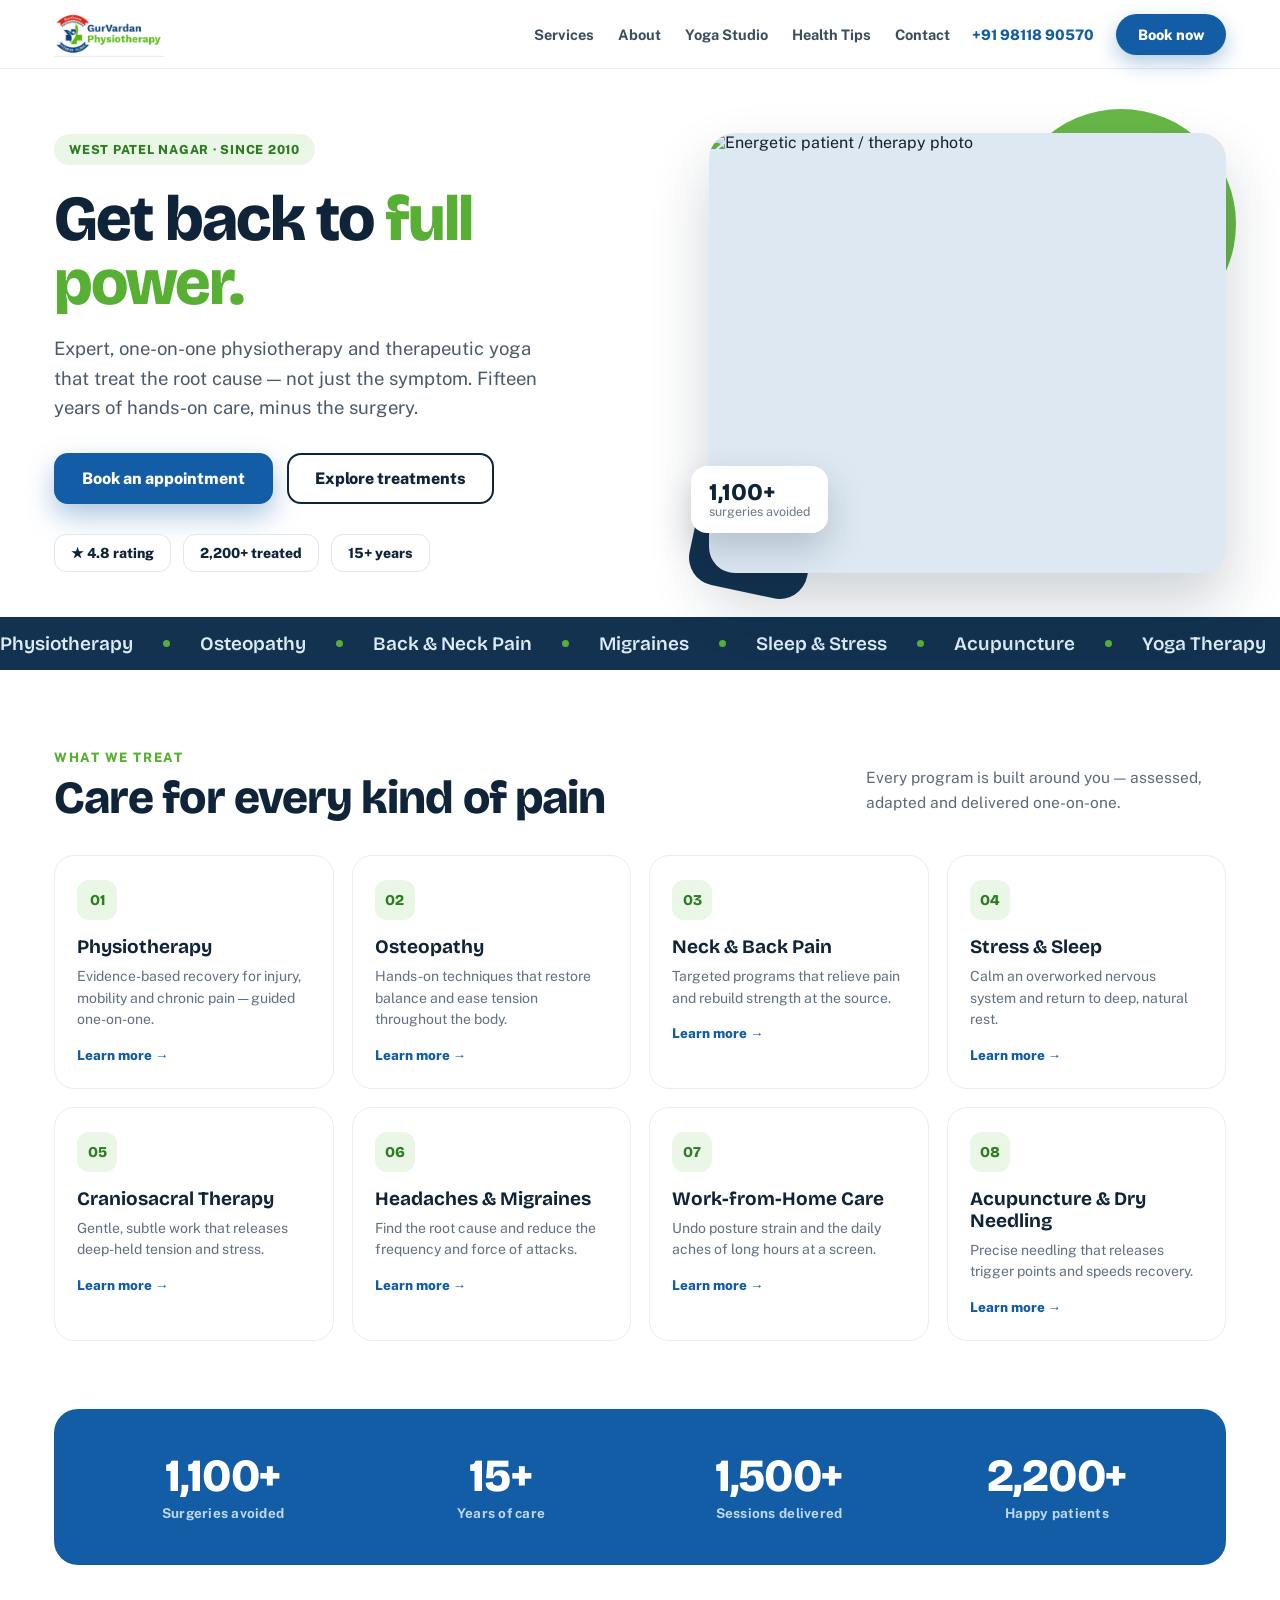
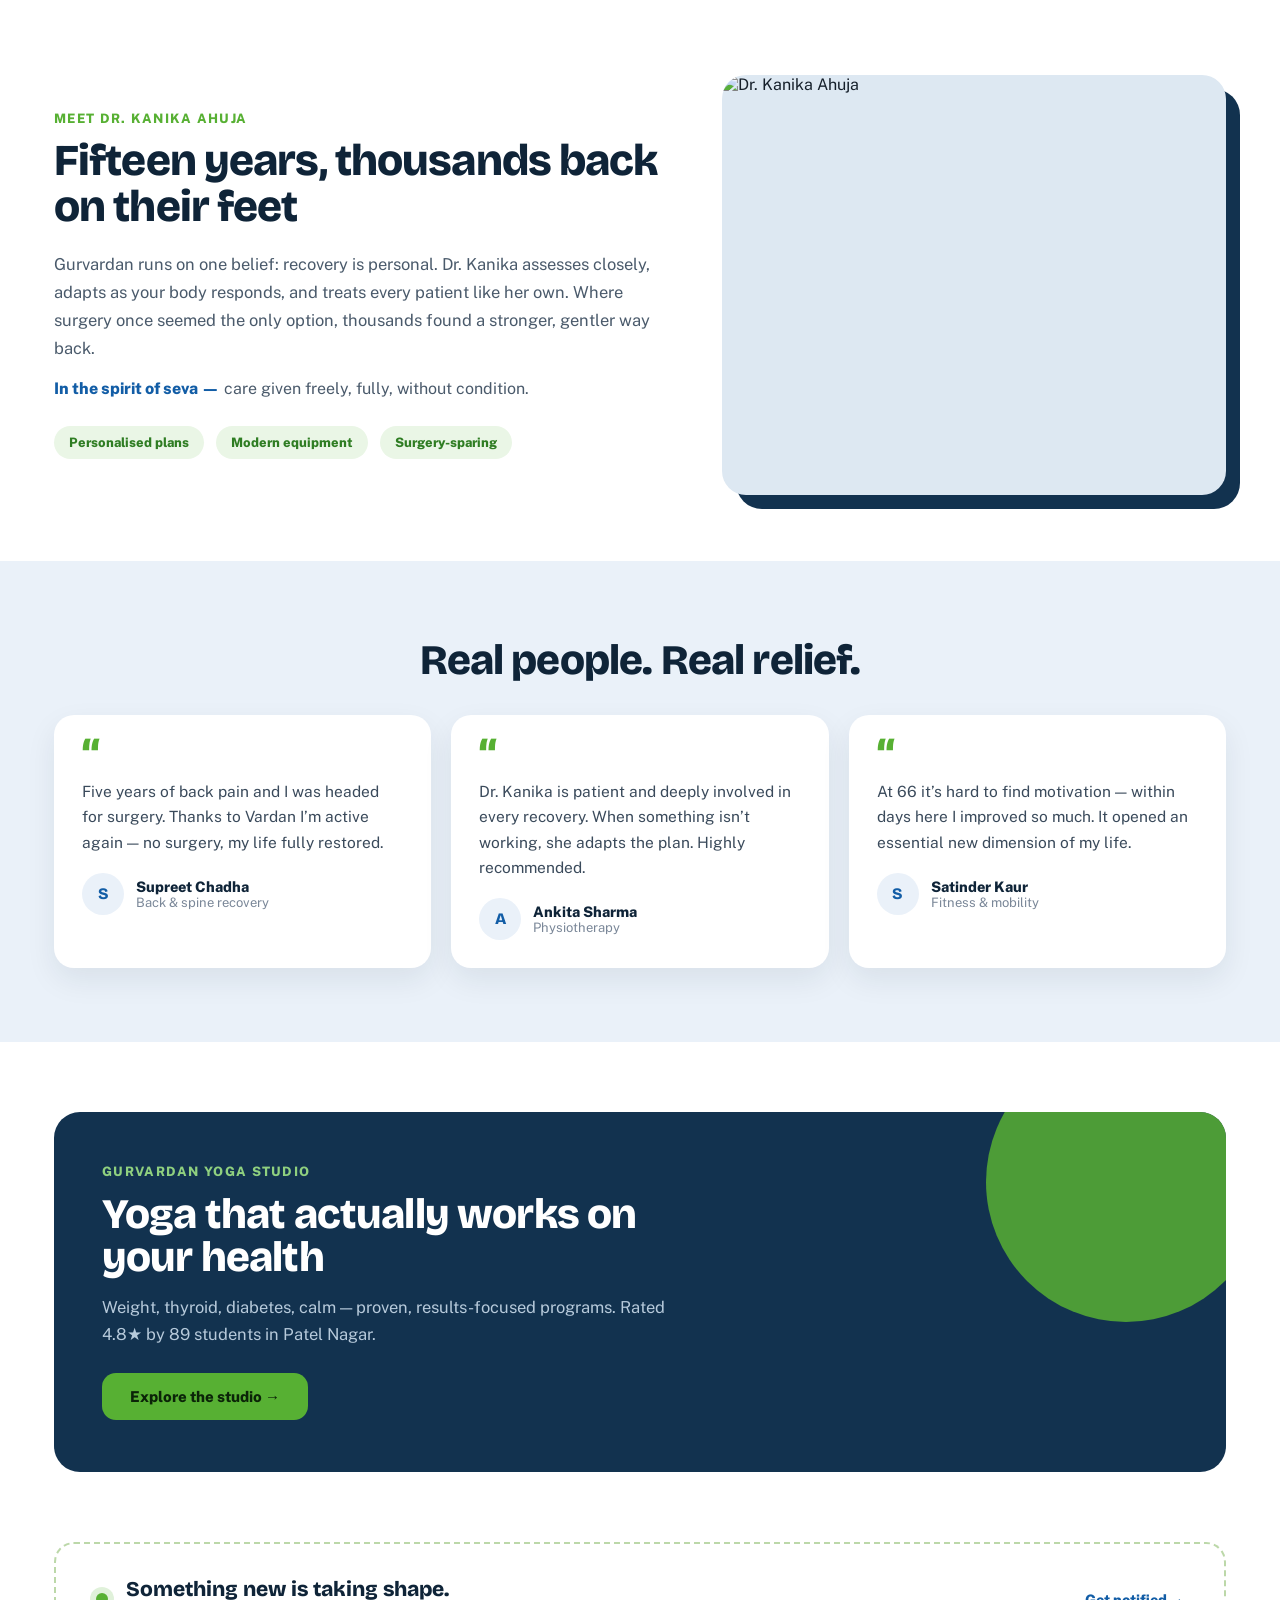
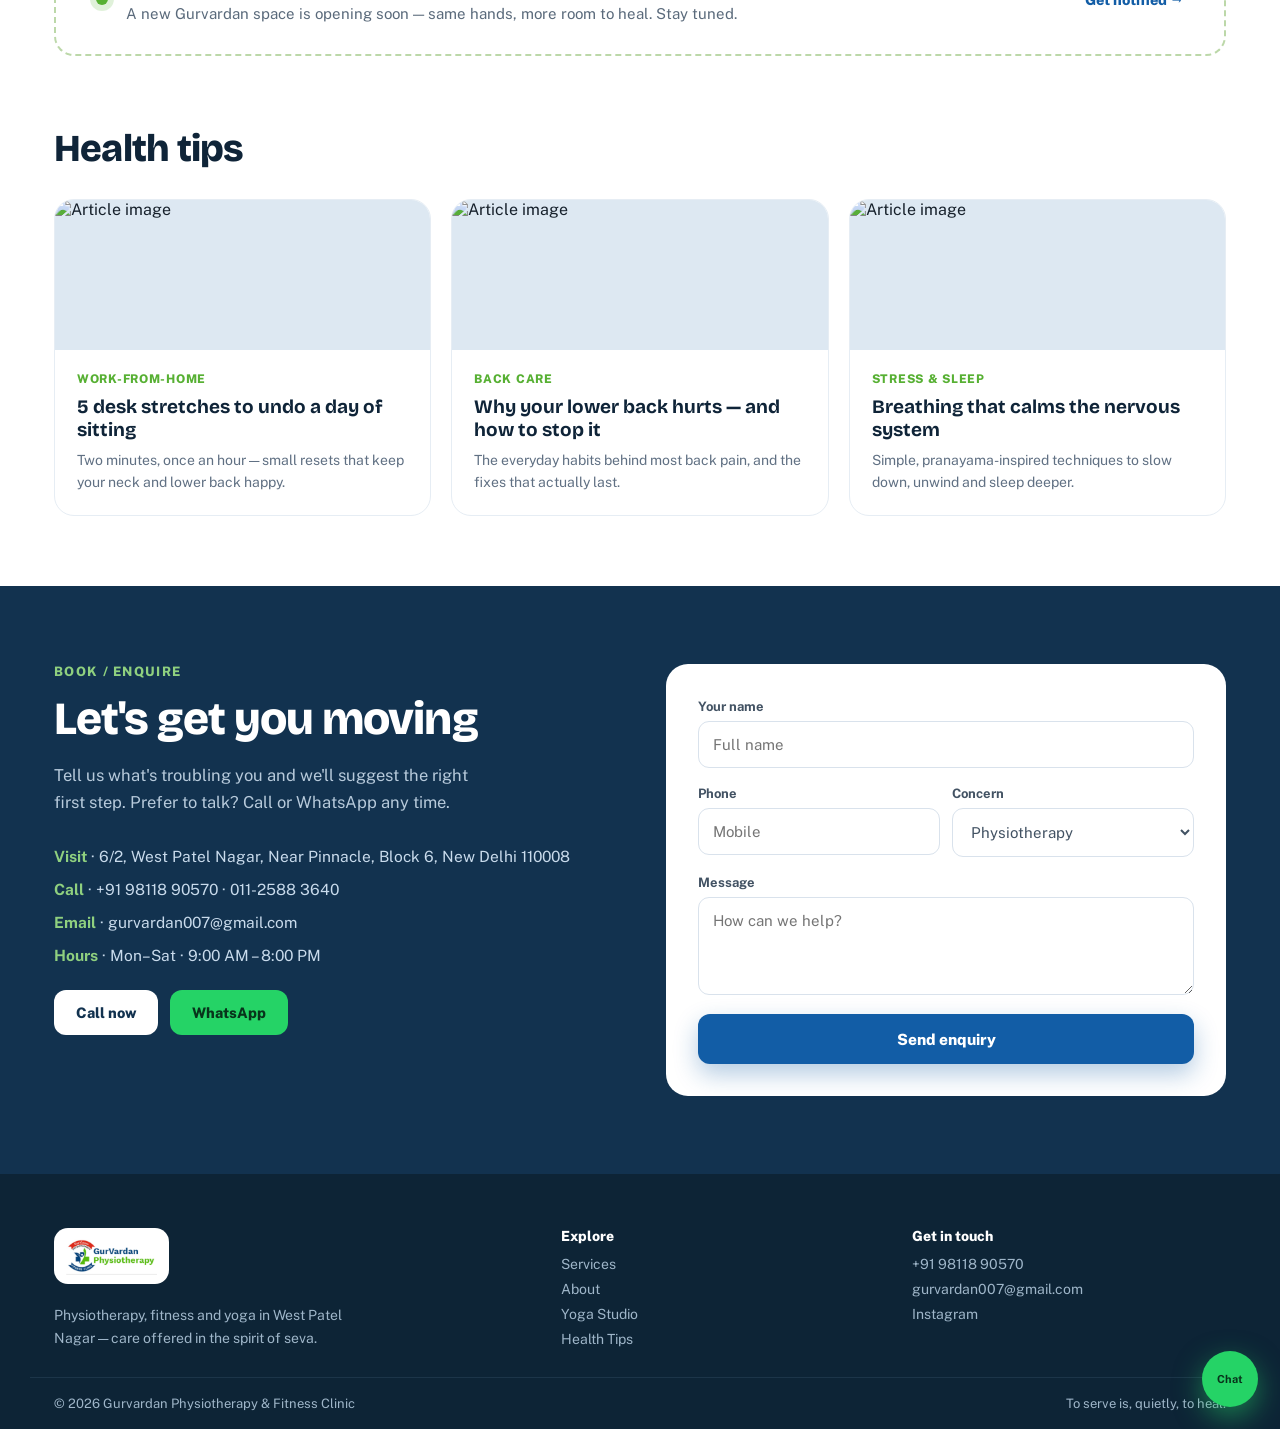
==== index.html @ d0f03e84 "Implement Gurvardan website as a deployable static site Build the "Mix" homepage and Yoga Studio pag" ====
<!DOCTYPE html>
<html lang="en">
<head>
<meta charset="utf-8">
<meta name="viewport" content="width=device-width, initial-scale=1">
<title>Gurvardan Physiotherapy &amp; Fitness Clinic</title>
<meta name="description" content="Expert, one-on-one physiotherapy and therapeutic yoga in West Patel Nagar. Fifteen years of hands-on care, offered in the spirit of seva.">
<link rel="icon" href="assets/logo.png">
<link rel="preconnect" href="https://fonts.googleapis.com">
<link rel="preconnect" href="https://fonts.gstatic.com" crossorigin>
<link href="https://fonts.googleapis.com/css2?family=Bricolage+Grotesque:opsz,wght@12..96,500;12..96,600;12..96,700;12..96,800&family=Public+Sans:wght@400;500;600;700;800&display=swap" rel="stylesheet">
<link rel="stylesheet" href="styles.css">
</head>
<body>
<div class="gv-page" style="background:#fff;color:#16202b;font-family:'Public Sans',sans-serif">

  <header style="position:sticky;top:0;z-index:40;background:rgba(255,255,255,.92);backdrop-filter:blur(12px);border-bottom:1px solid #e8eef4">
    <div style="max-width:1220px;margin:0 auto;padding:11px 24px;display:flex;align-items:center;gap:22px">
      <a href="#top" style="display:flex;align-items:center"><img src="assets/logo.png" alt="Gurvardan Physiotherapy & Fitness Clinic" style="height:46px;width:auto;display:block"></a>
      <nav style="display:flex;gap:24px;margin-left:auto">
        <a href="#services" style="color:#3a4c5e;font-weight:700;font-size:14.5px">Services</a>
        <a href="#about" style="color:#3a4c5e;font-weight:700;font-size:14.5px">About</a>
        <a href="yoga.html" style="color:#3a4c5e;font-weight:700;font-size:14.5px">Yoga Studio</a>
        <a href="#journal" style="color:#3a4c5e;font-weight:700;font-size:14.5px">Health Tips</a>
        <a href="#contact" style="color:#3a4c5e;font-weight:700;font-size:14.5px">Contact</a>
      </nav>
      <a href="tel:+919811890570" style="color:#125da6;font-weight:800;font-size:14.5px">+91 98118 90570</a>
      <a href="#contact" style="background:#125da6;color:#fff;font-weight:800;font-size:14.5px;padding:12px 22px;border-radius:999px;box-shadow:0 8px 20px rgba(18,93,166,.32)">Book now</a>
    </div>
  </header>

  <section id="top" style="max-width:1220px;margin:0 auto;padding:64px 24px 44px;display:grid;grid-template-columns:1.08fr .92fr;gap:48px;align-items:center">
    <div>
      <div style="display:inline-flex;align-items:center;gap:8px;background:#eaf6e6;color:#2f7d23;font-weight:800;font-size:12.5px;letter-spacing:.06em;padding:8px 15px;border-radius:999px;text-transform:uppercase">West Patel Nagar · Since 2010</div>
      <h1 style="font-family:'Bricolage Grotesque',sans-serif;font-weight:800;font-size:64px;line-height:.99;letter-spacing:-.03em;margin:22px 0 0;color:#0f2438">Get back to <span style="color:#57b033">full power.</span></h1>
      <p style="font-size:18.5px;line-height:1.6;color:#4a5a6b;max-width:500px;margin:20px 0 0">Expert, one-on-one physiotherapy and therapeutic yoga that treat the root cause — not just the symptom. Fifteen years of hands-on care, minus the surgery.</p>
      <div style="display:flex;gap:14px;margin-top:30px;flex-wrap:wrap">
        <a href="#contact" style="background:#125da6;color:#fff;font-weight:800;font-size:16px;padding:16px 28px;border-radius:14px;box-shadow:0 12px 28px rgba(18,93,166,.35)">Book an appointment</a>
        <a href="#services" style="background:#fff;border:2px solid #0f2438;color:#0f2438;font-weight:800;font-size:16px;padding:14px 26px;border-radius:14px">Explore treatments</a>
      </div>
      <div style="display:flex;gap:12px;margin-top:30px;flex-wrap:wrap">
        <span style="background:#fff;border:1px solid #dbe7f2;border-radius:12px;padding:10px 16px;font-weight:800;color:#0f2438;font-size:14px">★ 4.8 rating</span>
        <span style="background:#fff;border:1px solid #dbe7f2;border-radius:12px;padding:10px 16px;font-weight:800;color:#0f2438;font-size:14px">2,200+ treated</span>
        <span style="background:#fff;border:1px solid #dbe7f2;border-radius:12px;padding:10px 16px;font-weight:800;color:#0f2438;font-size:14px">15+ years</span>
      </div>
    </div>
    <div style="position:relative">
      <div style="position:absolute;top:-24px;right:-10px;width:230px;height:230px;border-radius:50%;background:#57b033;opacity:.9"></div>
      <div style="position:absolute;bottom:-20px;left:-14px;width:120px;height:120px;border-radius:28px;background:#12324f;transform:rotate(12deg)"></div>
      <div style="position:relative;border-radius:26px;overflow:hidden;min-height:440px;background:#dde8f2;display:flex;align-items:flex-end;padding:18px;box-shadow:0 30px 60px rgba(15,36,56,.2)"><img class="gv-img" src="https://images.pexels.com/photos/4506073/pexels-photo-4506073.jpeg?auto=compress&cs=tinysrgb&w=1400" alt="Energetic patient / therapy photo"></div>
      <div class="gv-float" style="position:absolute;left:-18px;bottom:40px;background:#fff;border-radius:16px;padding:14px 18px;box-shadow:0 16px 36px rgba(15,36,56,.2)">
        <div style="font-family:'Bricolage Grotesque',sans-serif;font-weight:800;font-size:24px;color:#0f2438;line-height:1">1,100+</div>
        <div style="font-size:12.5px;color:#6a7889">surgeries avoided</div>
      </div>
    </div>
  </section>

  <div style="background:#12324f;overflow:hidden;padding:15px 0">
    <div class="gv-marquee-track">
      <div style="display:flex;gap:30px;padding-right:30px;align-items:center;font-family:'Bricolage Grotesque',sans-serif;font-weight:600;font-size:19px;color:#dcebf8;white-space:nowrap">
        <span>Physiotherapy</span><span style="width:7px;height:7px;border-radius:50%;background:#57b033"></span>
        <span>Osteopathy</span><span style="width:7px;height:7px;border-radius:50%;background:#57b033"></span>
        <span>Back &amp; Neck Pain</span><span style="width:7px;height:7px;border-radius:50%;background:#57b033"></span>
        <span>Migraines</span><span style="width:7px;height:7px;border-radius:50%;background:#57b033"></span>
        <span>Sleep &amp; Stress</span><span style="width:7px;height:7px;border-radius:50%;background:#57b033"></span>
        <span>Acupuncture</span><span style="width:7px;height:7px;border-radius:50%;background:#57b033"></span>
        <span>Yoga Therapy</span><span style="width:7px;height:7px;border-radius:50%;background:#57b033"></span>
        <span>Weight</span><span style="width:7px;height:7px;border-radius:50%;background:#57b033"></span>
        <span>Thyroid</span><span style="width:7px;height:7px;border-radius:50%;background:#57b033"></span>
        <span>Diabetes</span><span style="width:7px;height:7px;border-radius:50%;background:#57b033"></span>
      </div>
      <div style="display:flex;gap:30px;padding-right:30px;align-items:center;font-family:'Bricolage Grotesque',sans-serif;font-weight:600;font-size:19px;color:#dcebf8;white-space:nowrap" aria-hidden="true">
        <span>Physiotherapy</span><span style="width:7px;height:7px;border-radius:50%;background:#57b033"></span>
        <span>Osteopathy</span><span style="width:7px;height:7px;border-radius:50%;background:#57b033"></span>
        <span>Back &amp; Neck Pain</span><span style="width:7px;height:7px;border-radius:50%;background:#57b033"></span>
        <span>Migraines</span><span style="width:7px;height:7px;border-radius:50%;background:#57b033"></span>
        <span>Sleep &amp; Stress</span><span style="width:7px;height:7px;border-radius:50%;background:#57b033"></span>
        <span>Acupuncture</span><span style="width:7px;height:7px;border-radius:50%;background:#57b033"></span>
        <span>Yoga Therapy</span><span style="width:7px;height:7px;border-radius:50%;background:#57b033"></span>
        <span>Weight</span><span style="width:7px;height:7px;border-radius:50%;background:#57b033"></span>
        <span>Thyroid</span><span style="width:7px;height:7px;border-radius:50%;background:#57b033"></span>
        <span>Diabetes</span><span style="width:7px;height:7px;border-radius:50%;background:#57b033"></span>
      </div>
    </div>
  </div>

  <section id="services" style="max-width:1220px;margin:0 auto;padding:80px 24px 24px">
    <div style="display:flex;align-items:flex-end;justify-content:space-between;gap:24px;flex-wrap:wrap;margin-bottom:34px">
      <div>
        <div style="color:#57b033;font-weight:800;font-size:13px;letter-spacing:.12em;text-transform:uppercase">What we treat</div>
        <h2 style="font-family:'Bricolage Grotesque',sans-serif;font-weight:800;font-size:46px;line-height:1;letter-spacing:-.02em;margin:10px 0 0;color:#0f2438">Care for every kind of pain</h2>
      </div>
      <p style="max-width:360px;color:#5a6a7b;font-size:15.5px;line-height:1.6;margin:0 0 6px">Every program is built around you — assessed, adapted and delivered one-on-one.</p>
    </div>
    <div style="display:grid;grid-template-columns:repeat(4,1fr);gap:18px">
      <div class="gv-card" style="border:1px solid #e6edf4;border-radius:20px;padding:24px 22px;background:#fff;transition:box-shadow .25s,transform .25s">
        <div style="display:flex;align-items:center;justify-content:center;width:40px;height:40px;border-radius:12px;background:#eaf6e6;color:#2f7d23;font-family:'Bricolage Grotesque',sans-serif;font-weight:800;font-size:15px;margin-bottom:16px">01</div>
        <h3 style="font-family:'Bricolage Grotesque',sans-serif;font-weight:700;font-size:19px;margin:0 0 8px;color:#0f2438;line-height:1.15">Physiotherapy</h3>
        <p style="font-size:14px;line-height:1.55;color:#607083;margin:0 0 14px">Evidence-based recovery for injury, mobility and chronic pain — guided one-on-one.</p>
        <span style="color:#125da6;font-weight:800;font-size:13.5px">Learn more →</span>
      </div>
      <div class="gv-card" style="border:1px solid #e6edf4;border-radius:20px;padding:24px 22px;background:#fff;transition:box-shadow .25s,transform .25s">
        <div style="display:flex;align-items:center;justify-content:center;width:40px;height:40px;border-radius:12px;background:#eaf6e6;color:#2f7d23;font-family:'Bricolage Grotesque',sans-serif;font-weight:800;font-size:15px;margin-bottom:16px">02</div>
        <h3 style="font-family:'Bricolage Grotesque',sans-serif;font-weight:700;font-size:19px;margin:0 0 8px;color:#0f2438;line-height:1.15">Osteopathy</h3>
        <p style="font-size:14px;line-height:1.55;color:#607083;margin:0 0 14px">Hands-on techniques that restore balance and ease tension throughout the body.</p>
        <span style="color:#125da6;font-weight:800;font-size:13.5px">Learn more →</span>
      </div>
      <div class="gv-card" style="border:1px solid #e6edf4;border-radius:20px;padding:24px 22px;background:#fff;transition:box-shadow .25s,transform .25s">
        <div style="display:flex;align-items:center;justify-content:center;width:40px;height:40px;border-radius:12px;background:#eaf6e6;color:#2f7d23;font-family:'Bricolage Grotesque',sans-serif;font-weight:800;font-size:15px;margin-bottom:16px">03</div>
        <h3 style="font-family:'Bricolage Grotesque',sans-serif;font-weight:700;font-size:19px;margin:0 0 8px;color:#0f2438;line-height:1.15">Neck &amp; Back Pain</h3>
        <p style="font-size:14px;line-height:1.55;color:#607083;margin:0 0 14px">Targeted programs that relieve pain and rebuild strength at the source.</p>
        <span style="color:#125da6;font-weight:800;font-size:13.5px">Learn more →</span>
      </div>
      <div class="gv-card" style="border:1px solid #e6edf4;border-radius:20px;padding:24px 22px;background:#fff;transition:box-shadow .25s,transform .25s">
        <div style="display:flex;align-items:center;justify-content:center;width:40px;height:40px;border-radius:12px;background:#eaf6e6;color:#2f7d23;font-family:'Bricolage Grotesque',sans-serif;font-weight:800;font-size:15px;margin-bottom:16px">04</div>
        <h3 style="font-family:'Bricolage Grotesque',sans-serif;font-weight:700;font-size:19px;margin:0 0 8px;color:#0f2438;line-height:1.15">Stress &amp; Sleep</h3>
        <p style="font-size:14px;line-height:1.55;color:#607083;margin:0 0 14px">Calm an overworked nervous system and return to deep, natural rest.</p>
        <span style="color:#125da6;font-weight:800;font-size:13.5px">Learn more →</span>
      </div>
      <div class="gv-card" style="border:1px solid #e6edf4;border-radius:20px;padding:24px 22px;background:#fff;transition:box-shadow .25s,transform .25s">
        <div style="display:flex;align-items:center;justify-content:center;width:40px;height:40px;border-radius:12px;background:#eaf6e6;color:#2f7d23;font-family:'Bricolage Grotesque',sans-serif;font-weight:800;font-size:15px;margin-bottom:16px">05</div>
        <h3 style="font-family:'Bricolage Grotesque',sans-serif;font-weight:700;font-size:19px;margin:0 0 8px;color:#0f2438;line-height:1.15">Craniosacral Therapy</h3>
        <p style="font-size:14px;line-height:1.55;color:#607083;margin:0 0 14px">Gentle, subtle work that releases deep-held tension and stress.</p>
        <span style="color:#125da6;font-weight:800;font-size:13.5px">Learn more →</span>
      </div>
      <div class="gv-card" style="border:1px solid #e6edf4;border-radius:20px;padding:24px 22px;background:#fff;transition:box-shadow .25s,transform .25s">
        <div style="display:flex;align-items:center;justify-content:center;width:40px;height:40px;border-radius:12px;background:#eaf6e6;color:#2f7d23;font-family:'Bricolage Grotesque',sans-serif;font-weight:800;font-size:15px;margin-bottom:16px">06</div>
        <h3 style="font-family:'Bricolage Grotesque',sans-serif;font-weight:700;font-size:19px;margin:0 0 8px;color:#0f2438;line-height:1.15">Headaches &amp; Migraines</h3>
        <p style="font-size:14px;line-height:1.55;color:#607083;margin:0 0 14px">Find the root cause and reduce the frequency and force of attacks.</p>
        <span style="color:#125da6;font-weight:800;font-size:13.5px">Learn more →</span>
      </div>
      <div class="gv-card" style="border:1px solid #e6edf4;border-radius:20px;padding:24px 22px;background:#fff;transition:box-shadow .25s,transform .25s">
        <div style="display:flex;align-items:center;justify-content:center;width:40px;height:40px;border-radius:12px;background:#eaf6e6;color:#2f7d23;font-family:'Bricolage Grotesque',sans-serif;font-weight:800;font-size:15px;margin-bottom:16px">07</div>
        <h3 style="font-family:'Bricolage Grotesque',sans-serif;font-weight:700;font-size:19px;margin:0 0 8px;color:#0f2438;line-height:1.15">Work-from-Home Care</h3>
        <p style="font-size:14px;line-height:1.55;color:#607083;margin:0 0 14px">Undo posture strain and the daily aches of long hours at a screen.</p>
        <span style="color:#125da6;font-weight:800;font-size:13.5px">Learn more →</span>
      </div>
      <div class="gv-card" style="border:1px solid #e6edf4;border-radius:20px;padding:24px 22px;background:#fff;transition:box-shadow .25s,transform .25s">
        <div style="display:flex;align-items:center;justify-content:center;width:40px;height:40px;border-radius:12px;background:#eaf6e6;color:#2f7d23;font-family:'Bricolage Grotesque',sans-serif;font-weight:800;font-size:15px;margin-bottom:16px">08</div>
        <h3 style="font-family:'Bricolage Grotesque',sans-serif;font-weight:700;font-size:19px;margin:0 0 8px;color:#0f2438;line-height:1.15">Acupuncture &amp; Dry Needling</h3>
        <p style="font-size:14px;line-height:1.55;color:#607083;margin:0 0 14px">Precise needling that releases trigger points and speeds recovery.</p>
        <span style="color:#125da6;font-weight:800;font-size:13.5px">Learn more →</span>
      </div>
    </div>
  </section>

  <section style="max-width:1220px;margin:0 auto;padding:44px 24px">
    <div style="background:#125da6;border-radius:24px;padding:44px 40px;display:grid;grid-template-columns:repeat(4,1fr);gap:20px">
      <div style="text-align:center">
        <div style="font-family:'Bricolage Grotesque',sans-serif;font-weight:800;font-size:46px;color:#fff;letter-spacing:-.02em;line-height:1">1,100+</div>
        <div style="font-size:13.5px;color:#bcd8f2;font-weight:700;margin-top:6px;letter-spacing:.02em">Surgeries avoided</div>
      </div>
      <div style="text-align:center">
        <div style="font-family:'Bricolage Grotesque',sans-serif;font-weight:800;font-size:46px;color:#fff;letter-spacing:-.02em;line-height:1">15+</div>
        <div style="font-size:13.5px;color:#bcd8f2;font-weight:700;margin-top:6px;letter-spacing:.02em">Years of care</div>
      </div>
      <div style="text-align:center">
        <div style="font-family:'Bricolage Grotesque',sans-serif;font-weight:800;font-size:46px;color:#fff;letter-spacing:-.02em;line-height:1">1,500+</div>
        <div style="font-size:13.5px;color:#bcd8f2;font-weight:700;margin-top:6px;letter-spacing:.02em">Sessions delivered</div>
      </div>
      <div style="text-align:center">
        <div style="font-family:'Bricolage Grotesque',sans-serif;font-weight:800;font-size:46px;color:#fff;letter-spacing:-.02em;line-height:1">2,200+</div>
        <div style="font-size:13.5px;color:#bcd8f2;font-weight:700;margin-top:6px;letter-spacing:.02em">Happy patients</div>
      </div>
    </div>
  </section>

  <section id="about" style="max-width:1220px;margin:0 auto;padding:66px 24px">
    <div style="display:grid;grid-template-columns:1.1fr .9fr;gap:52px;align-items:center">
      <div>
        <div style="color:#57b033;font-weight:800;font-size:13px;letter-spacing:.1em;text-transform:uppercase">Meet Dr. Kanika Ahuja</div>
        <h2 style="font-family:'Bricolage Grotesque',sans-serif;font-weight:800;font-size:44px;line-height:1.04;letter-spacing:-.02em;margin:12px 0 0;color:#0f2438">Fifteen years, thousands back on their feet</h2>
        <p style="font-size:16.5px;line-height:1.7;color:#4a5a6b;margin:20px 0 0">Gurvardan runs on one belief: recovery is personal. Dr. Kanika assesses closely, adapts as your body responds, and treats every patient like her own. Where surgery once seemed the only option, thousands found a stronger, gentler way back.</p>
        <p style="font-size:16px;line-height:1.6;color:#4a5a6b;margin:14px 0 0"><span style="color:#125da6;font-weight:800">In the spirit of seva —</span> care given freely, fully, without condition.</p>
        <div style="display:flex;gap:12px;margin-top:24px;flex-wrap:wrap">
          <span style="background:#eaf6e6;color:#2f7d23;font-weight:800;font-size:13px;padding:9px 15px;border-radius:999px">Personalised plans</span>
          <span style="background:#eaf6e6;color:#2f7d23;font-weight:800;font-size:13px;padding:9px 15px;border-radius:999px">Modern equipment</span>
          <span style="background:#eaf6e6;color:#2f7d23;font-weight:800;font-size:13px;padding:9px 15px;border-radius:999px">Surgery-sparing</span>
        </div>
      </div>
      <div style="position:relative">
        <div style="position:absolute;inset:14px -14px -14px 14px;border-radius:26px;background:#12324f"></div>
        <div style="position:relative;border-radius:24px;overflow:hidden;min-height:420px;background:#dde8f2;display:flex;align-items:flex-end;padding:18px"><img class="gv-img" src="https://images.pexels.com/photos/4506169/pexels-photo-4506169.jpeg?auto=compress&cs=tinysrgb&w=1400" alt="Dr. Kanika Ahuja"></div>
      </div>
    </div>
  </section>

  <section style="background:#eaf1f9">
    <div style="max-width:1220px;margin:0 auto;padding:74px 24px">
      <h2 style="font-family:'Bricolage Grotesque',sans-serif;font-weight:800;font-size:42px;letter-spacing:-.02em;margin:0 0 30px;color:#0f2438;text-align:center">Real people. Real relief.</h2>
      <div style="display:grid;grid-template-columns:repeat(3,1fr);gap:20px">
        <div style="background:#fff;border-radius:20px;padding:28px;box-shadow:0 12px 30px rgba(15,36,56,.08)">
          <div style="font-family:'Bricolage Grotesque',sans-serif;font-weight:800;font-size:44px;color:#57b033;line-height:.6">“</div>
          <p style="font-size:15.5px;line-height:1.62;color:#3a4a5b;margin:10px 0 18px">Five years of back pain and I was headed for surgery. Thanks to Vardan I’m active again — no surgery, my life fully restored.</p>
          <div style="display:flex;align-items:center;gap:12px">
            <div style="width:42px;height:42px;border-radius:50%;background:#eaf1f9;display:flex;align-items:center;justify-content:center;font-family:'Bricolage Grotesque',sans-serif;font-weight:800;color:#125da6">S</div>
            <div><div style="font-weight:800;font-size:14.5px;color:#0f2438">Supreet Chadha</div><div style="font-size:13px;color:#7a8798">Back &amp; spine recovery</div></div>
          </div>
        </div>
        <div style="background:#fff;border-radius:20px;padding:28px;box-shadow:0 12px 30px rgba(15,36,56,.08)">
          <div style="font-family:'Bricolage Grotesque',sans-serif;font-weight:800;font-size:44px;color:#57b033;line-height:.6">“</div>
          <p style="font-size:15.5px;line-height:1.62;color:#3a4a5b;margin:10px 0 18px">Dr. Kanika is patient and deeply involved in every recovery. When something isn’t working, she adapts the plan. Highly recommended.</p>
          <div style="display:flex;align-items:center;gap:12px">
            <div style="width:42px;height:42px;border-radius:50%;background:#eaf1f9;display:flex;align-items:center;justify-content:center;font-family:'Bricolage Grotesque',sans-serif;font-weight:800;color:#125da6">A</div>
            <div><div style="font-weight:800;font-size:14.5px;color:#0f2438">Ankita Sharma</div><div style="font-size:13px;color:#7a8798">Physiotherapy</div></div>
          </div>
        </div>
        <div style="background:#fff;border-radius:20px;padding:28px;box-shadow:0 12px 30px rgba(15,36,56,.08)">
          <div style="font-family:'Bricolage Grotesque',sans-serif;font-weight:800;font-size:44px;color:#57b033;line-height:.6">“</div>
          <p style="font-size:15.5px;line-height:1.62;color:#3a4a5b;margin:10px 0 18px">At 66 it’s hard to find motivation — within days here I improved so much. It opened an essential new dimension of my life.</p>
          <div style="display:flex;align-items:center;gap:12px">
            <div style="width:42px;height:42px;border-radius:50%;background:#eaf1f9;display:flex;align-items:center;justify-content:center;font-family:'Bricolage Grotesque',sans-serif;font-weight:800;color:#125da6">S</div>
            <div><div style="font-weight:800;font-size:14.5px;color:#0f2438">Satinder Kaur</div><div style="font-size:13px;color:#7a8798">Fitness &amp; mobility</div></div>
          </div>
        </div>
      </div>
    </div>
  </section>

  <section style="max-width:1220px;margin:0 auto;padding:70px 24px">
    <div style="position:relative;overflow:hidden;border-radius:26px;background:#12324f;padding:52px 48px;color:#dcebf8">
      <div style="position:absolute;top:-70px;right:-40px;width:280px;height:280px;border-radius:50%;background:#57b033;opacity:.85"></div>
      <div style="position:relative;max-width:600px">
        <div style="color:#8fd07f;font-weight:800;font-size:13px;letter-spacing:.1em;text-transform:uppercase">Gurvardan Yoga Studio</div>
        <h2 style="font-family:'Bricolage Grotesque',sans-serif;font-weight:800;font-size:42px;line-height:1.02;letter-spacing:-.02em;margin:14px 0 0;color:#fff">Yoga that actually works on your health</h2>
        <p style="font-size:16.5px;line-height:1.6;color:#b7cadb;margin:16px 0 0">Weight, thyroid, diabetes, calm — proven, results-focused programs. Rated 4.8★ by 89 students in Patel Nagar.</p>
        <a href="yoga.html" style="display:inline-block;margin-top:26px;background:#57b033;color:#0b2408;font-weight:800;font-size:15px;padding:15px 28px;border-radius:14px">Explore the studio →</a>
      </div>
    </div>
  </section>

  <section style="max-width:1220px;margin:0 auto;padding:0 24px 60px">
    <div style="border:2px dashed #bcd8a9;border-radius:20px;padding:32px 40px;display:flex;align-items:center;justify-content:space-between;gap:24px;flex-wrap:wrap;background:#fff">
      <div style="display:flex;align-items:center;gap:18px">
        <span style="width:12px;height:12px;border-radius:50%;background:#57b033;box-shadow:0 0 0 6px rgba(87,176,51,.18);display:block"></span>
        <div>
          <div style="font-family:'Bricolage Grotesque',sans-serif;font-weight:800;font-size:21px;color:#0f2438">Something new is taking shape.</div>
          <div style="color:#5a6a7b;font-size:15px;margin-top:3px">A new Gurvardan space is opening soon — same hands, more room to heal. Stay tuned.</div>
        </div>
      </div>
      <a href="#contact" style="color:#125da6;font-weight:800;font-size:14.5px;white-space:nowrap">Get notified →</a>
    </div>
  </section>

  <section id="journal" style="max-width:1220px;margin:0 auto;padding:10px 24px 70px">
    <h2 style="font-family:'Bricolage Grotesque',sans-serif;font-weight:800;font-size:38px;letter-spacing:-.02em;margin:0 0 28px;color:#0f2438">Health tips</h2>
    <div style="display:grid;grid-template-columns:repeat(3,1fr);gap:20px">
      <a href="#journal" class="gv-card" style="display:block;border:1px solid #e6edf4;border-radius:20px;overflow:hidden;background:#fff;color:inherit;transition:box-shadow .25s,transform .25s">
        <div style="height:150px;position:relative;background:#dde8f2"><img class="gv-img" src="https://images.pexels.com/photos/20860585/pexels-photo-20860585.jpeg?auto=compress&cs=tinysrgb&w=1400" alt="Article image"></div>
        <div style="padding:22px">
          <div style="color:#57b033;font-weight:800;font-size:12px;letter-spacing:.06em;text-transform:uppercase">Work-from-home</div>
          <h3 style="font-family:'Bricolage Grotesque',sans-serif;font-weight:700;font-size:19px;line-height:1.2;margin:10px 0 8px;color:#0f2438">5 desk stretches to undo a day of sitting</h3>
          <p style="font-size:14px;line-height:1.55;color:#607083;margin:0">Two minutes, once an hour — small resets that keep your neck and lower back happy.</p>
        </div>
      </a>
      <a href="#journal" class="gv-card" style="display:block;border:1px solid #e6edf4;border-radius:20px;overflow:hidden;background:#fff;color:inherit;transition:box-shadow .25s,transform .25s">
        <div style="height:150px;position:relative;background:#dde8f2"><img class="gv-img" src="https://images.pexels.com/photos/5793917/pexels-photo-5793917.jpeg?auto=compress&cs=tinysrgb&w=1400" alt="Article image"></div>
        <div style="padding:22px">
          <div style="color:#57b033;font-weight:800;font-size:12px;letter-spacing:.06em;text-transform:uppercase">Back care</div>
          <h3 style="font-family:'Bricolage Grotesque',sans-serif;font-weight:700;font-size:19px;line-height:1.2;margin:10px 0 8px;color:#0f2438">Why your lower back hurts — and how to stop it</h3>
          <p style="font-size:14px;line-height:1.55;color:#607083;margin:0">The everyday habits behind most back pain, and the fixes that actually last.</p>
        </div>
      </a>
      <a href="#journal" class="gv-card" style="display:block;border:1px solid #e6edf4;border-radius:20px;overflow:hidden;background:#fff;color:inherit;transition:box-shadow .25s,transform .25s">
        <div style="height:150px;position:relative;background:#dde8f2"><img class="gv-img" src="https://images.pexels.com/photos/868483/pexels-photo-868483.jpeg?auto=compress&cs=tinysrgb&w=1400" alt="Article image"></div>
        <div style="padding:22px">
          <div style="color:#57b033;font-weight:800;font-size:12px;letter-spacing:.06em;text-transform:uppercase">Stress &amp; sleep</div>
          <h3 style="font-family:'Bricolage Grotesque',sans-serif;font-weight:700;font-size:19px;line-height:1.2;margin:10px 0 8px;color:#0f2438">Breathing that calms the nervous system</h3>
          <p style="font-size:14px;line-height:1.55;color:#607083;margin:0">Simple, pranayama-inspired techniques to slow down, unwind and sleep deeper.</p>
        </div>
      </a>
    </div>
  </section>

  <section id="contact" style="background:#12324f;color:#dcebf8">
    <div style="max-width:1220px;margin:0 auto;padding:78px 24px;display:grid;grid-template-columns:1fr 1fr;gap:52px">
      <div>
        <div style="color:#8fd07f;font-weight:800;font-size:13px;letter-spacing:.1em;text-transform:uppercase">Book / enquire</div>
        <h2 style="font-family:'Bricolage Grotesque',sans-serif;font-weight:800;font-size:46px;letter-spacing:-.02em;margin:12px 0 0;color:#fff">Let's get you moving</h2>
        <p style="font-size:16.5px;line-height:1.65;color:#b7cadb;margin:16px 0 30px;max-width:430px">Tell us what's troubling you and we'll suggest the right first step. Prefer to talk? Call or WhatsApp any time.</p>
        <div style="display:flex;flex-direction:column;gap:15px;font-size:15.5px;color:#c9dbec">
          <div><b style="color:#8fd07f">Visit</b> · 6/2, West Patel Nagar, Near Pinnacle, Block 6, New Delhi 110008</div>
          <div><b style="color:#8fd07f">Call</b> · +91 98118 90570 · 011-2588 3640</div>
          <div><b style="color:#8fd07f">Email</b> · gurvardan007@gmail.com</div>
          <div><b style="color:#8fd07f">Hours</b> · Mon–Sat · 9:00 AM – 8:00 PM</div>
        </div>
        <div style="display:flex;gap:12px;margin-top:26px;flex-wrap:wrap">
          <a href="tel:+919811890570" style="background:#fff;color:#12324f;font-weight:800;font-size:14.5px;padding:14px 22px;border-radius:12px">Call now</a>
          <a href="https://wa.me/919811890570" style="background:#25d366;color:#08331b;font-weight:800;font-size:14.5px;padding:14px 22px;border-radius:12px">WhatsApp</a>
        </div>
      </div>
      <div style="background:#fff;border-radius:22px;padding:32px;color:#16202b">
        <form id="enquiry-form" style="display:grid;gap:15px">
          <div><label style="font-weight:700;font-size:13px;color:#425263">Your name</label><input type="text" name="name" placeholder="Full name" required style="width:100%;margin-top:6px;border:1px solid #d9e2ec;border-radius:11px;padding:14px;font-size:15px;outline:none"></div>
          <div style="display:grid;grid-template-columns:1fr 1fr;gap:12px">
            <div><label style="font-weight:700;font-size:13px;color:#425263">Phone</label><input type="tel" name="phone" placeholder="Mobile" required style="width:100%;margin-top:6px;border:1px solid #d9e2ec;border-radius:11px;padding:14px;font-size:15px;outline:none"></div>
            <div><label style="font-weight:700;font-size:13px;color:#425263">Concern</label><select name="concern" style="width:100%;margin-top:6px;border:1px solid #d9e2ec;border-radius:11px;padding:14px;font-size:15px;outline:none;background:#fff;color:#425263"><option>Physiotherapy</option><option>Neck &amp; back pain</option><option>Yoga programs</option><option>Something else</option></select></div>
          </div>
          <div><label style="font-weight:700;font-size:13px;color:#425263">Message</label><textarea name="message" rows="4" placeholder="How can we help?" style="width:100%;margin-top:6px;border:1px solid #d9e2ec;border-radius:11px;padding:14px;font-size:15px;outline:none;resize:vertical"></textarea></div>
          <button type="submit" style="background:#125da6;color:#fff;font-weight:800;font-size:15.5px;padding:16px;border:none;border-radius:12px;cursor:pointer;box-shadow:0 10px 24px rgba(18,93,166,.32)">Send enquiry</button>
        </form>
      </div>
    </div>
  </section>

  <footer style="background:#0d2436;color:#9fb6c9">
    <div style="max-width:1220px;margin:0 auto;padding:54px 24px 28px;display:grid;grid-template-columns:1.5fr 1fr 1fr;gap:36px">
      <div>
        <div style="background:#fff;border-radius:14px;padding:9px 12px;display:inline-block"><img src="assets/logo.png" alt="Gurvardan" style="height:38px;width:auto;display:block"></div>
        <p style="font-size:14px;line-height:1.6;margin:16px 0 0;max-width:300px">Physiotherapy, fitness and yoga in West Patel Nagar — care offered in the spirit of seva.</p>
      </div>
      <div>
        <div style="color:#fff;font-weight:800;font-size:14px;margin-bottom:12px">Explore</div>
        <div style="display:flex;flex-direction:column;gap:9px;font-size:14px"><a href="#services" style="color:#9fb6c9">Services</a><a href="#about" style="color:#9fb6c9">About</a><a href="yoga.html" style="color:#9fb6c9">Yoga Studio</a><a href="#journal" style="color:#9fb6c9">Health Tips</a></div>
      </div>
      <div>
        <div style="color:#fff;font-weight:800;font-size:14px;margin-bottom:12px">Get in touch</div>
        <div style="display:flex;flex-direction:column;gap:9px;font-size:14px"><a href="tel:+919811890570" style="color:#9fb6c9">+91 98118 90570</a><a href="mailto:gurvardan007@gmail.com" style="color:#9fb6c9">gurvardan007@gmail.com</a><a href="https://www.instagram.com/gurvardanphysiotherapy" style="color:#9fb6c9">Instagram</a></div>
      </div>
    </div>
    <div style="border-top:1px solid #1c3549;max-width:1220px;margin:0 auto;padding:18px 24px;display:flex;justify-content:space-between;flex-wrap:wrap;gap:10px;font-size:13px"><span>© 2026 Gurvardan Physiotherapy &amp; Fitness Clinic</span><span>To serve is, quietly, to heal.</span></div>
  </footer>

  <a href="https://wa.me/919811890570" style="position:fixed;right:22px;bottom:22px;z-index:80;width:56px;height:56px;border-radius:50%;background:#25d366;display:flex;align-items:center;justify-content:center;box-shadow:0 10px 28px rgba(37,211,102,.5);font-family:'Public Sans',sans-serif;font-weight:700;color:#08331b;font-size:11px">Chat</a>
</div>
<script src="script.js"></script>
<script>wireEnquiryForm('enquiry-form', '919811890570', 'Concern');</script>
</body>
</html>
---- styles.css ----
*{box-sizing:border-box}
html{-webkit-text-size-adjust:100%}
body{margin:0;font-family:'Public Sans',system-ui,sans-serif;color:#16202b;background:#fff;-webkit-font-smoothing:antialiased}
a{color:#125da6;text-decoration:none}
a:hover{color:#0e4e8c}
img{max-width:100%}
input,textarea,select,button{font-family:inherit}
::selection{background:#c9e0f5}

@keyframes gvfloat{0%,100%{transform:translateY(0)}50%{transform:translateY(-9px)}}
@keyframes gvrise{from{opacity:0;transform:translateY(14px)}to{opacity:1;transform:translateY(0)}}
@keyframes gvmarquee{from{transform:translateX(0)}to{transform:translateX(-50%)}}

.gv-page{animation:gvrise .5s ease both}

.gv-card:hover{box-shadow:0 16px 40px rgba(20,50,80,.12);transform:translateY(-3px)}

.gv-float{animation:gvfloat 6s ease-in-out infinite}

.gv-marquee-track{display:flex;width:max-content;animation:gvmarquee 30s linear infinite}

.gv-img{position:absolute;inset:0;width:100%;height:100%;object-fit:cover;display:block;border:0}
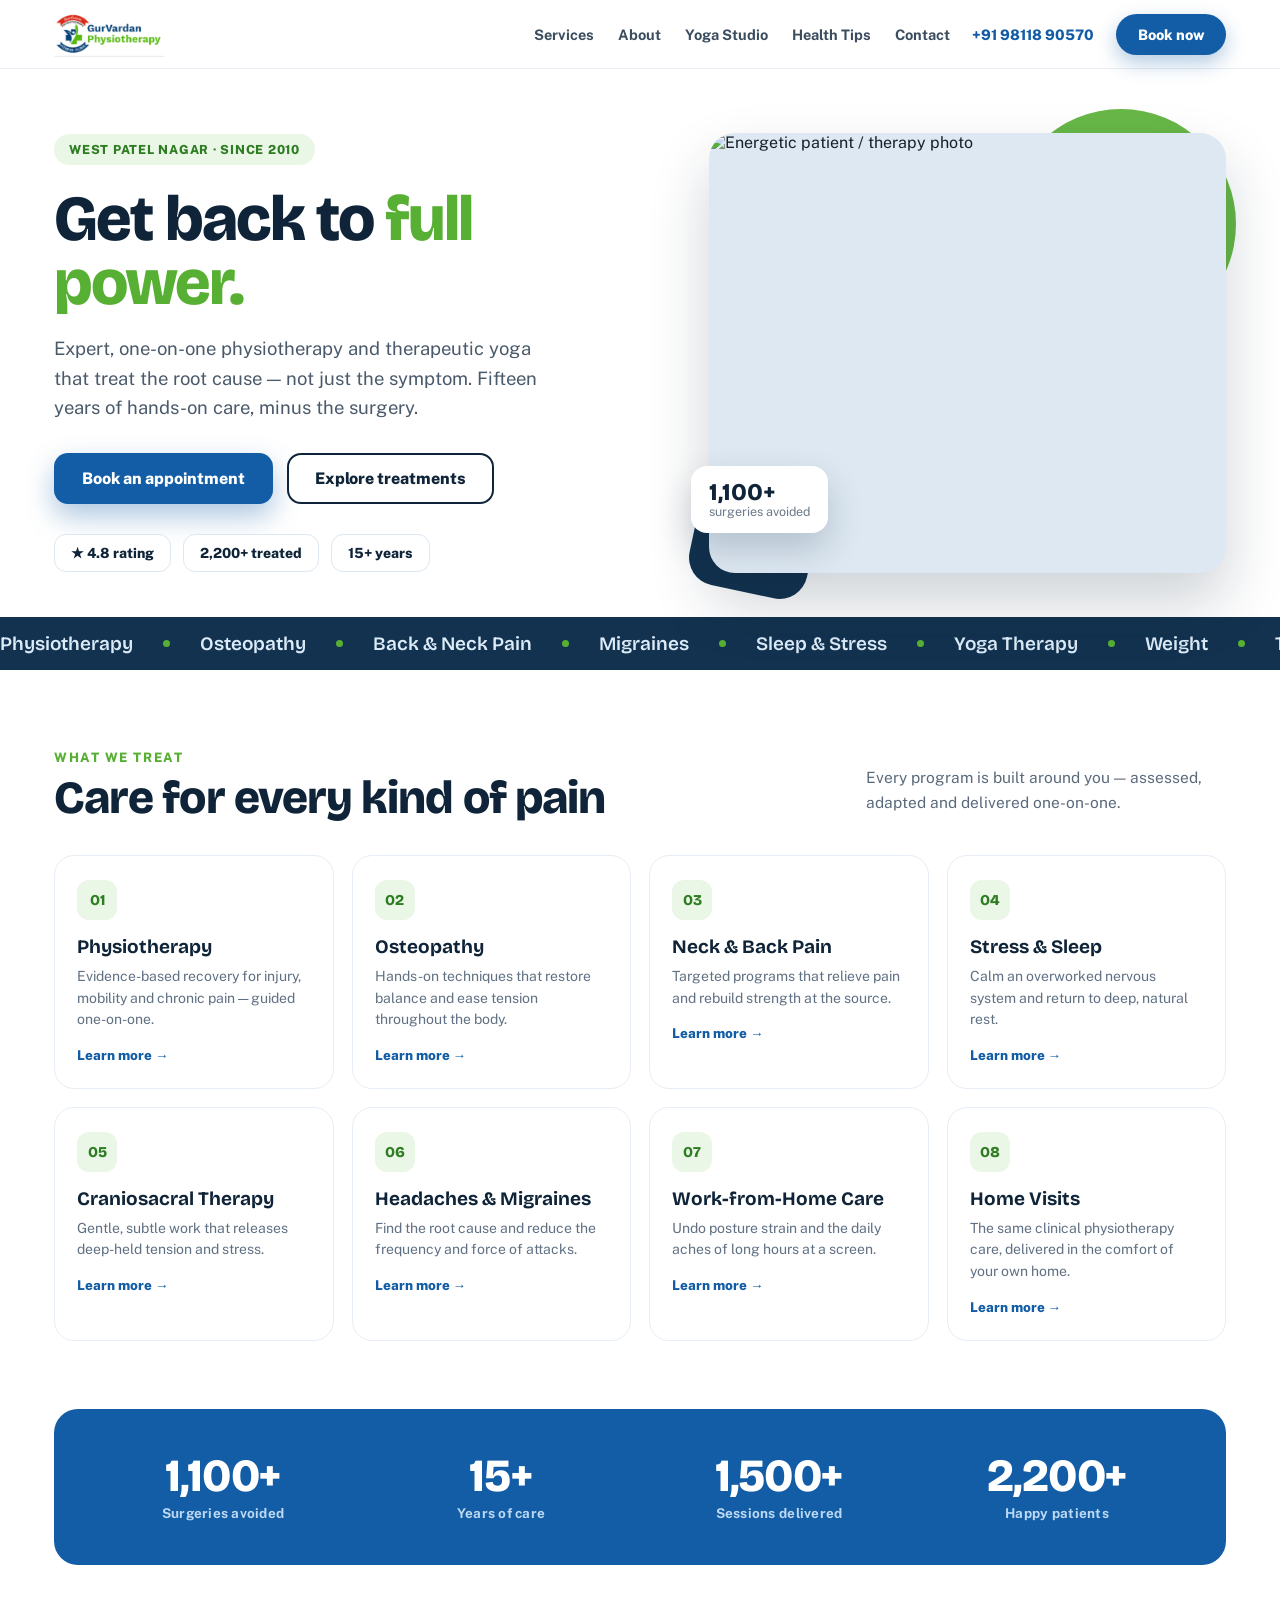
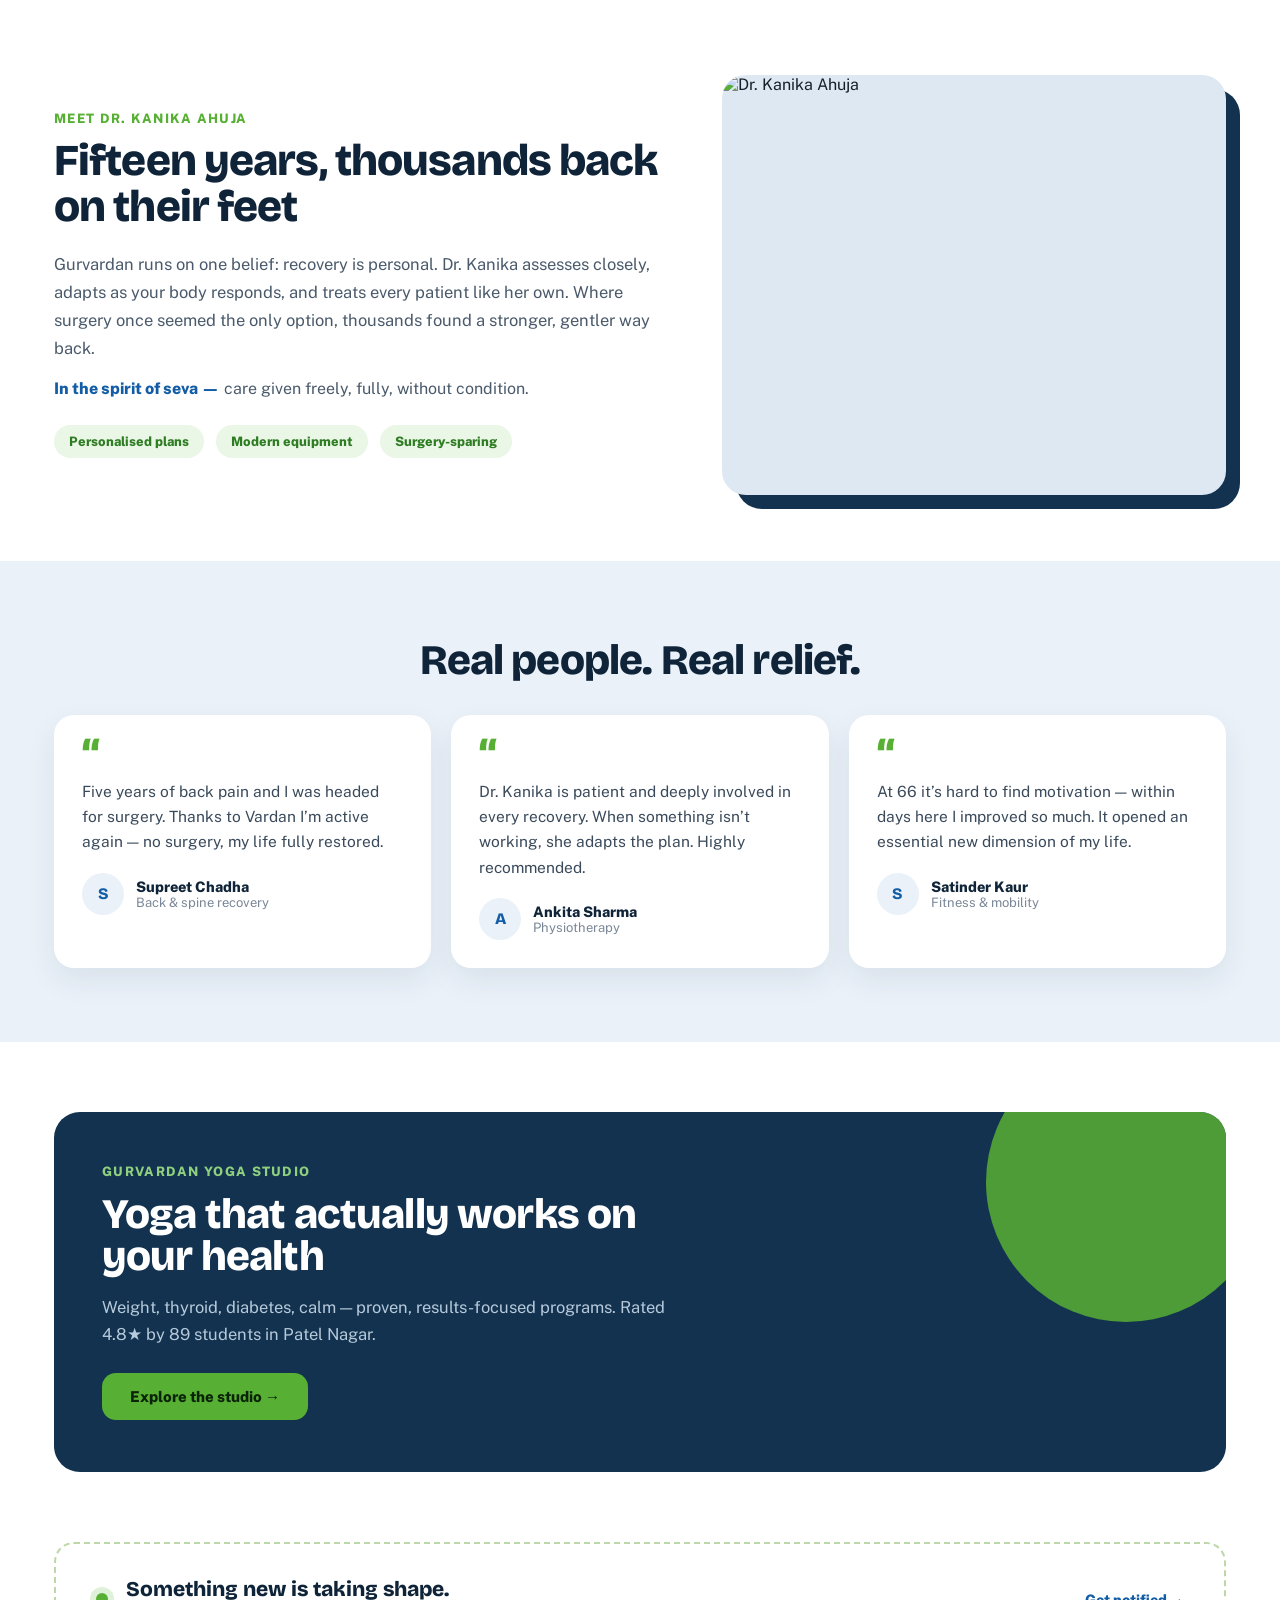
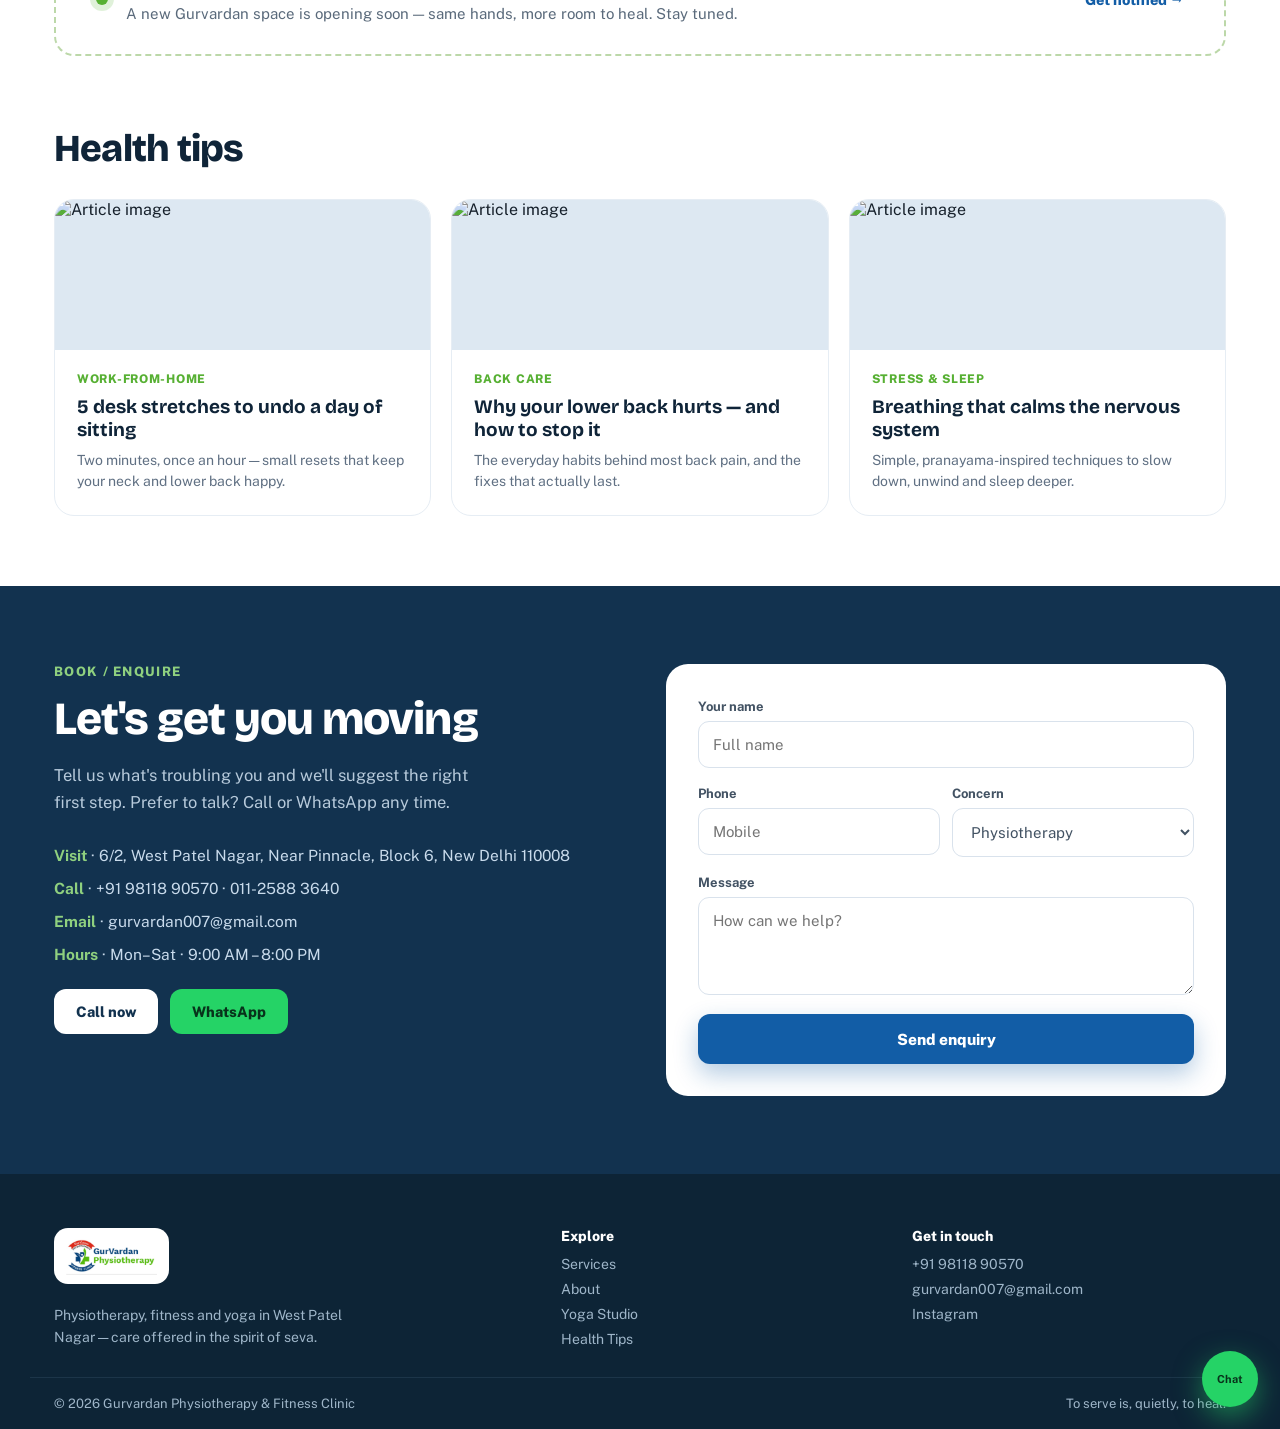
==== commit e40d21d2: "Update homepage & studio services Remove acupuncture / dry-needling everywhere on the live site: dro" ====
--- a/index.html
+++ b/index.html
@@ -63,7 +63,6 @@
         <span>Back &amp; Neck Pain</span><span style="width:7px;height:7px;border-radius:50%;background:#57b033"></span>
         <span>Migraines</span><span style="width:7px;height:7px;border-radius:50%;background:#57b033"></span>
         <span>Sleep &amp; Stress</span><span style="width:7px;height:7px;border-radius:50%;background:#57b033"></span>
-        <span>Acupuncture</span><span style="width:7px;height:7px;border-radius:50%;background:#57b033"></span>
         <span>Yoga Therapy</span><span style="width:7px;height:7px;border-radius:50%;background:#57b033"></span>
         <span>Weight</span><span style="width:7px;height:7px;border-radius:50%;background:#57b033"></span>
         <span>Thyroid</span><span style="width:7px;height:7px;border-radius:50%;background:#57b033"></span>
@@ -75,7 +74,6 @@
         <span>Back &amp; Neck Pain</span><span style="width:7px;height:7px;border-radius:50%;background:#57b033"></span>
         <span>Migraines</span><span style="width:7px;height:7px;border-radius:50%;background:#57b033"></span>
         <span>Sleep &amp; Stress</span><span style="width:7px;height:7px;border-radius:50%;background:#57b033"></span>
-        <span>Acupuncture</span><span style="width:7px;height:7px;border-radius:50%;background:#57b033"></span>
         <span>Yoga Therapy</span><span style="width:7px;height:7px;border-radius:50%;background:#57b033"></span>
         <span>Weight</span><span style="width:7px;height:7px;border-radius:50%;background:#57b033"></span>
         <span>Thyroid</span><span style="width:7px;height:7px;border-radius:50%;background:#57b033"></span>
@@ -137,8 +135,8 @@
       </div>
       <div class="gv-card" style="border:1px solid #e6edf4;border-radius:20px;padding:24px 22px;background:#fff;transition:box-shadow .25s,transform .25s">
         <div style="display:flex;align-items:center;justify-content:center;width:40px;height:40px;border-radius:12px;background:#eaf6e6;color:#2f7d23;font-family:'Bricolage Grotesque',sans-serif;font-weight:800;font-size:15px;margin-bottom:16px">08</div>
-        <h3 style="font-family:'Bricolage Grotesque',sans-serif;font-weight:700;font-size:19px;margin:0 0 8px;color:#0f2438;line-height:1.15">Acupuncture &amp; Dry Needling</h3>
-        <p style="font-size:14px;line-height:1.55;color:#607083;margin:0 0 14px">Precise needling that releases trigger points and speeds recovery.</p>
+        <h3 style="font-family:'Bricolage Grotesque',sans-serif;font-weight:700;font-size:19px;margin:0 0 8px;color:#0f2438;line-height:1.15">Home Visits</h3>
+        <p style="font-size:14px;line-height:1.55;color:#607083;margin:0 0 14px">The same clinical physiotherapy care, delivered in the comfort of your own home.</p>
         <span style="color:#125da6;font-weight:800;font-size:13.5px">Learn more →</span>
       </div>
     </div>
